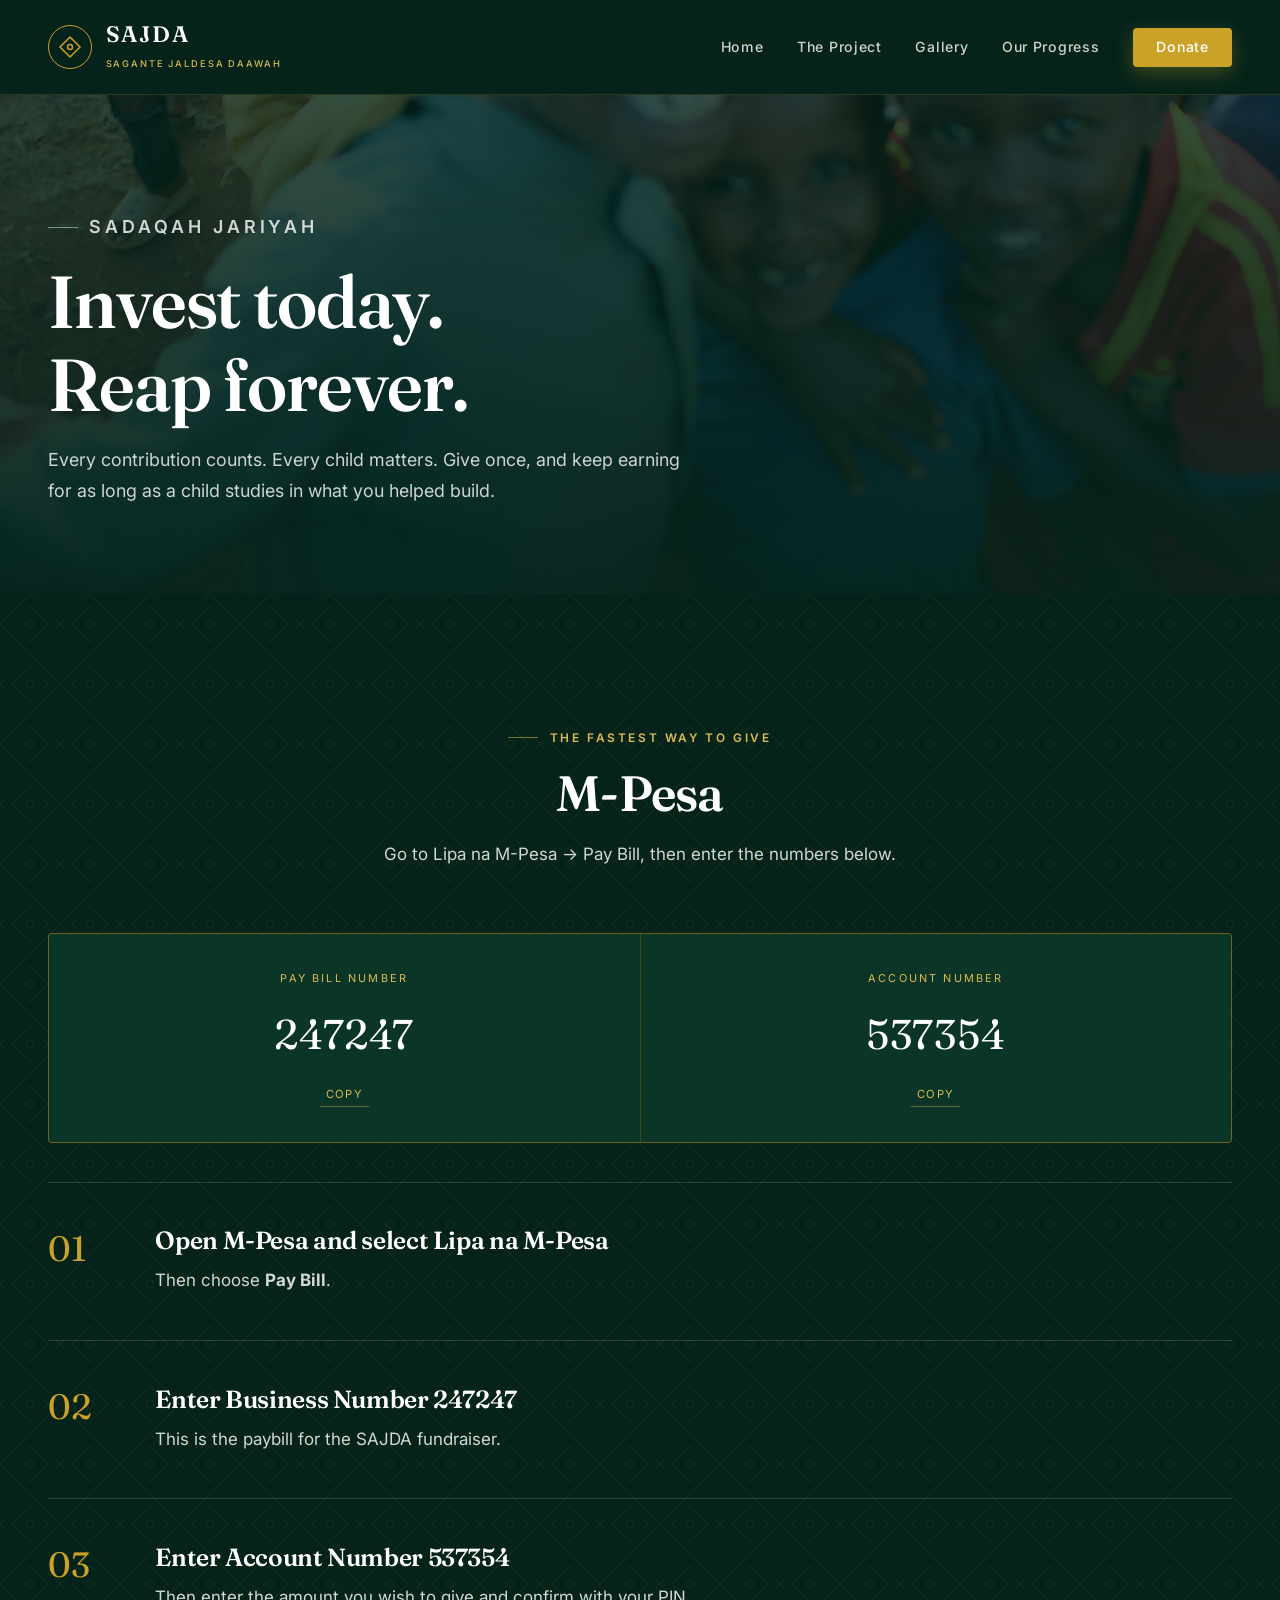
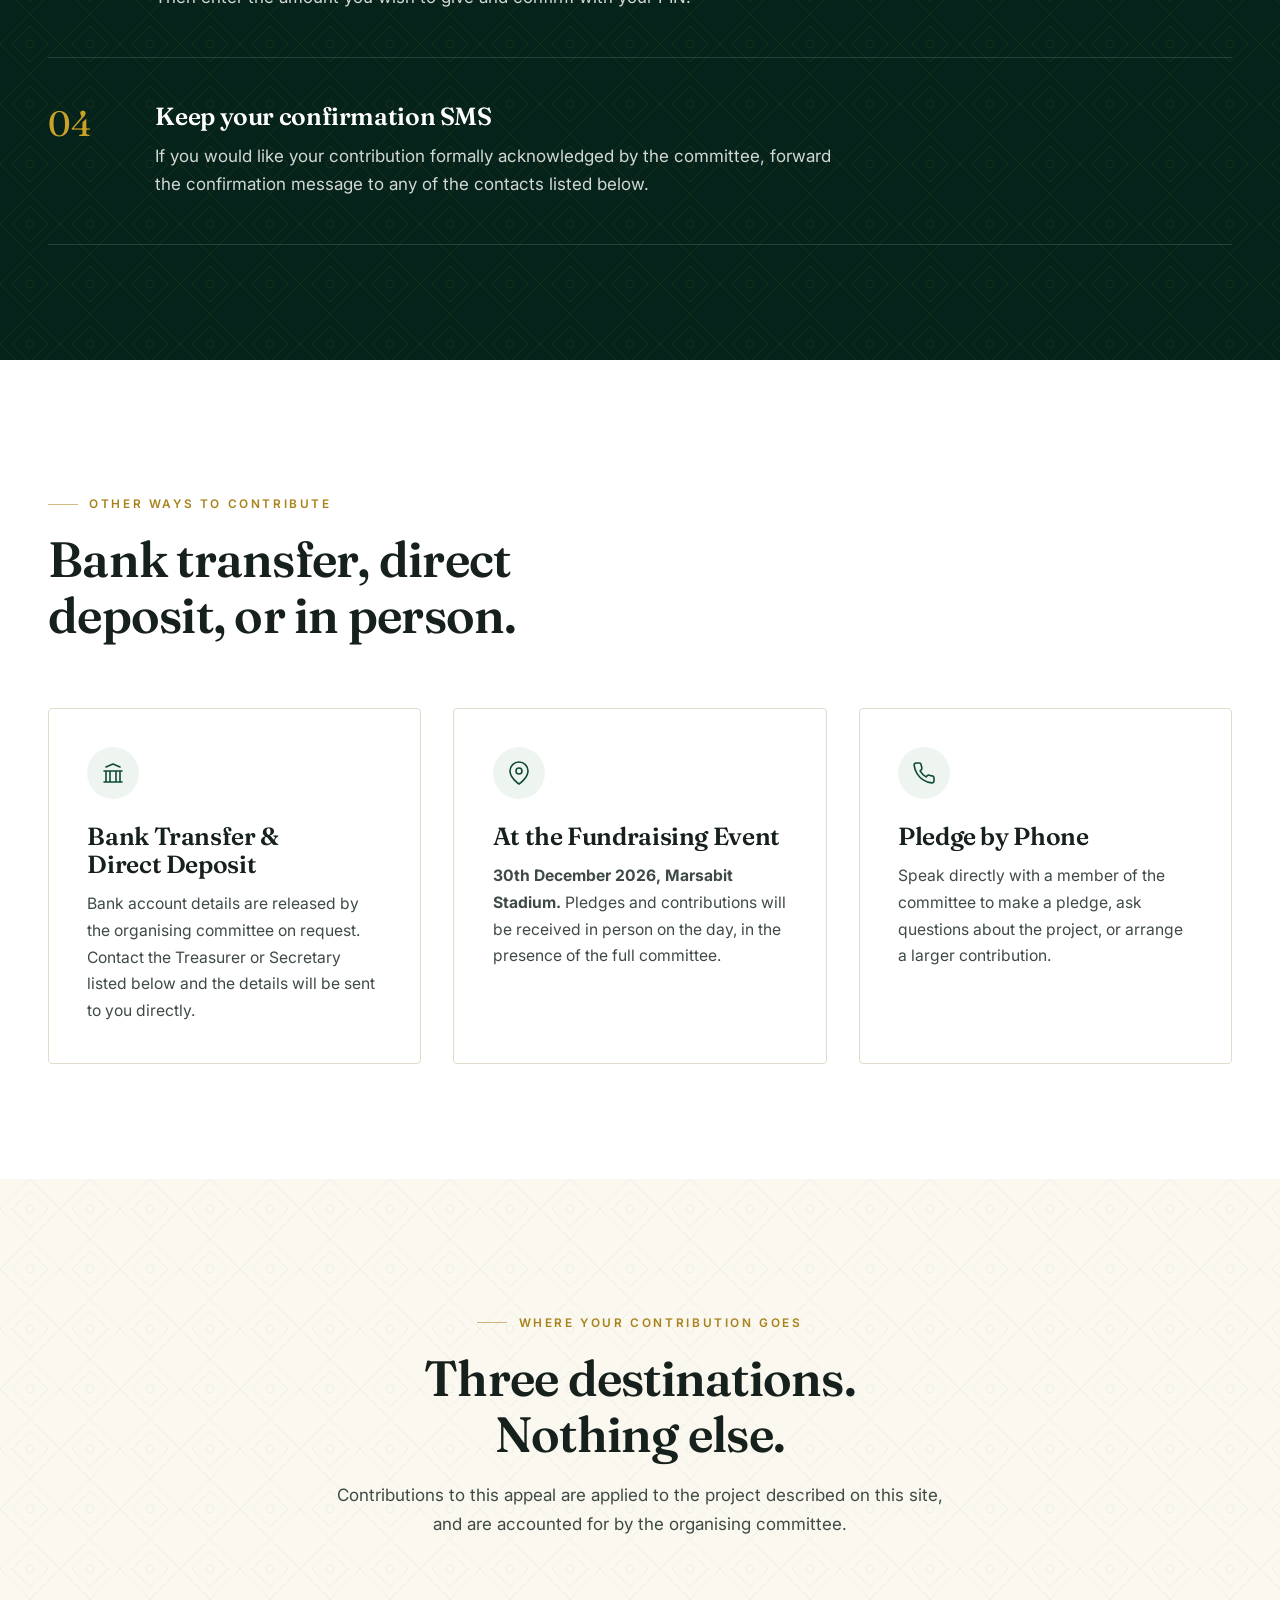
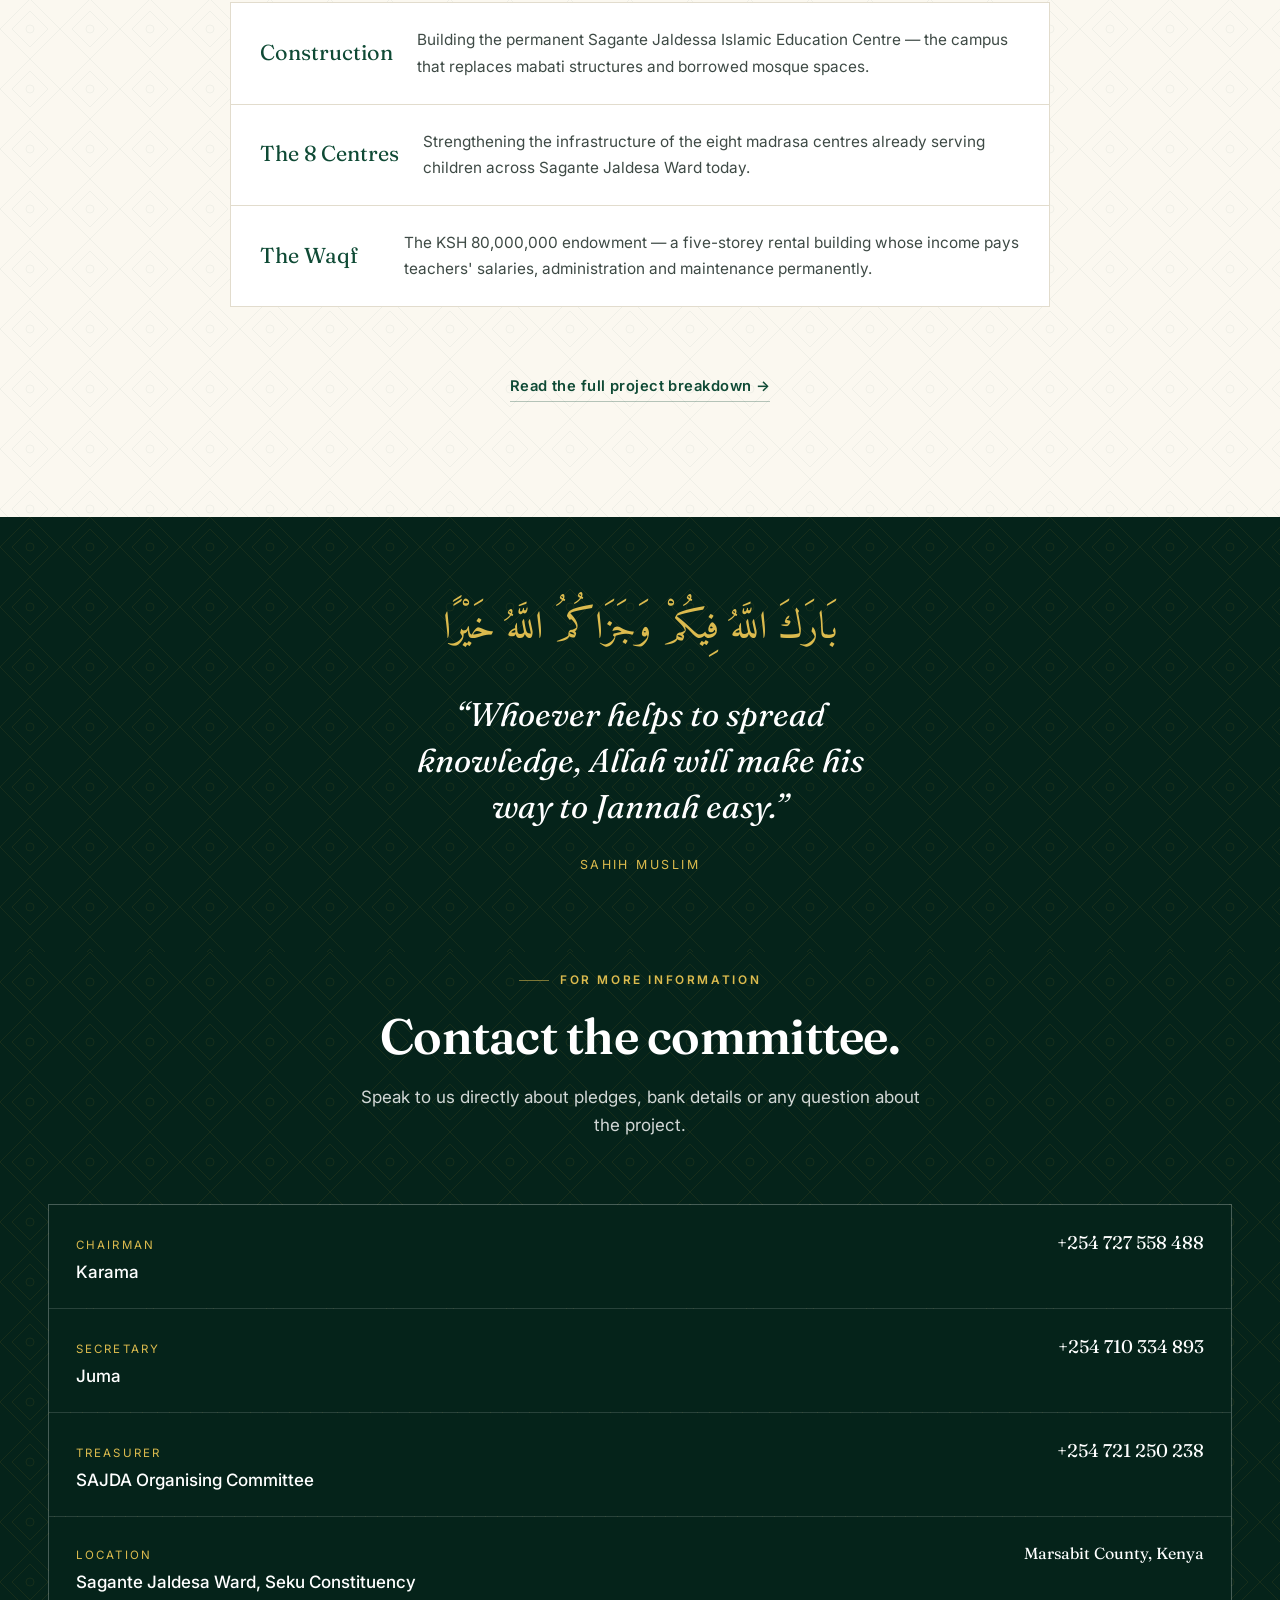
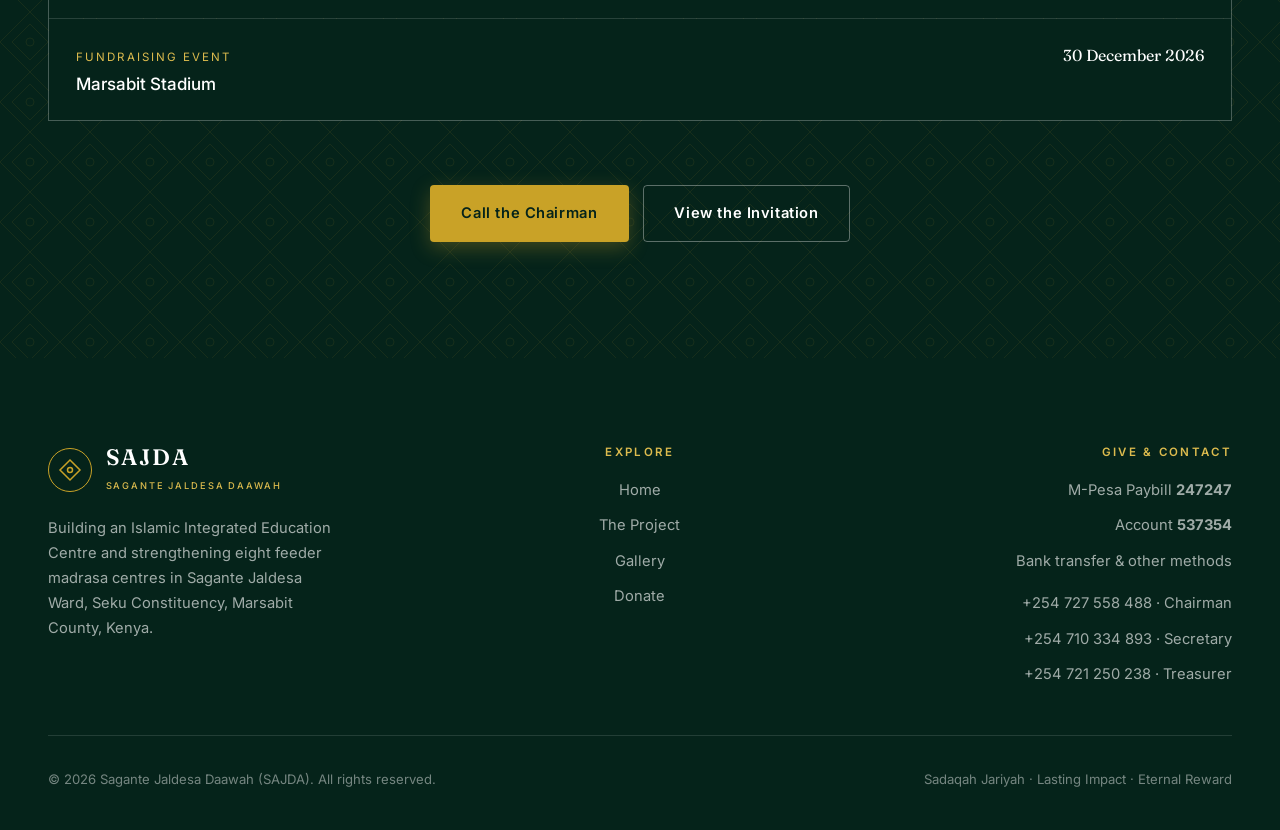
==== donate.html @ 546e3a7a "Add SAJDA fundraiser website Static four-page site for the Sagante Jaldessa Islamic Education Centre" ====
<!DOCTYPE html>
<html lang="en">
<head>
<meta charset="utf-8">
<meta name="viewport" content="width=device-width, initial-scale=1">
<title>Donate — SAJDA | Support Islamic Education in Marsabit</title>
<meta name="description" content="Contribute to the Sagante Jaldessa Islamic Education Centre via M-Pesa Paybill 247247, Account 537354, or by bank transfer. Contact the SAJDA organising committee.">
<meta name="theme-color" content="#05231a">

<meta property="og:type" content="website">
<meta property="og:title" content="Donate — SAJDA">
<meta property="og:description" content="M-Pesa Paybill 247247 · Account 537354. Your sadaqah today can build generations tomorrow.">
<meta property="og:image" content="assets/img/hero.jpg">

<link rel="preconnect" href="https://fonts.googleapis.com">
<link rel="preconnect" href="https://fonts.gstatic.com" crossorigin>
<link href="https://fonts.googleapis.com/css2?family=Fraunces:ital,opsz,wght@0,9..144,400..700;1,9..144,400..600&family=Inter:wght@400;500;600&family=Amiri:wght@400;700&display=swap" rel="stylesheet">
<link rel="stylesheet" href="assets/css/styles.css">
<link rel="icon" href="data:image/svg+xml,%3Csvg xmlns='http://www.w3.org/2000/svg' viewBox='0 0 32 32'%3E%3Crect width='32' height='32' fill='%2305231a'/%3E%3Cpath d='M16 5l11 11-11 11L5 16z' fill='none' stroke='%23c9a227' stroke-width='2'/%3E%3C/svg%3E">
</head>
<body>

<a class="skip-link" href="#main">Skip to content</a>

<header class="site-header is-solid">
  <nav class="wrap wrap--wide nav" aria-label="Main">
    <a class="brand" href="index.html">
      <span class="brand__mark" aria-hidden="true">
        <svg viewBox="0 0 24 24" fill="none" stroke="#c9a227" stroke-width="1.5">
          <path d="M12 2l10 10-10 10L2 12z"/><circle cx="12" cy="12" r="2.5"/>
        </svg>
      </span>
      <span>
        <span class="brand__name">SAJDA</span>
        <span class="brand__sub">Sagante Jaldesa Daawah</span>
      </span>
    </a>

    <button class="nav__toggle" aria-expanded="false" aria-controls="nav-links" aria-label="Toggle menu">
      <span></span>
    </button>

    <ul class="nav__links" id="nav-links">
      <li><a href="index.html">Home</a></li>
      <li><a href="project.html">The Project</a></li>
      <li><a href="gallery.html">Gallery</a></li>
      <li><a href="index.html#progress">Our Progress</a></li>
      <li><a href="donate.html" class="btn btn--gold nav__cta" aria-current="page">Donate</a></li>
    </ul>
  </nav>
</header>

<main id="main">

  <section class="page-hero">
    <div class="page-hero__media">
      <img src="assets/img/band-cta.jpg" alt="" aria-hidden="true">
    </div>
    <div class="wrap wrap--wide">
      <p class="eyebrow eyebrow--light">Sadaqah Jariyah</p>
      <h1>Invest today.<br>Reap forever.</h1>
      <p>
        Every contribution counts. Every child matters. Give once, and keep earning for as
        long as a child studies in what you helped build.
      </p>
    </div>
  </section>

  <!-- ================= M-PESA ================= -->
  <section class="section--dark pattern-bg">
    <div class="wrap">
      <div class="section-head section-head--center" data-reveal>
        <p class="eyebrow eyebrow--light eyebrow--center">The Fastest Way to Give</p>
        <h2>M-Pesa</h2>
        <p>Go to Lipa na M-Pesa &rarr; Pay Bill, then enter the numbers below.</p>
      </div>

      <div class="paybill" data-reveal>
        <div class="paybill__cell">
          <div class="paybill__label">Pay Bill Number</div>
          <div class="paybill__value">247247</div>
          <button class="copy-btn" data-copy="247247" type="button">Copy</button>
        </div>
        <div class="paybill__cell">
          <div class="paybill__label">Account Number</div>
          <div class="paybill__value">537354</div>
          <button class="copy-btn" data-copy="537354" type="button">Copy</button>
        </div>
      </div>

      <div class="mt-md" data-reveal data-delay="1">
        <div class="steps">
          <article class="step">
            <div class="step__num">01</div>
            <div class="step__body">
              <h3>Open M-Pesa and select Lipa na M-Pesa</h3>
              <p>Then choose <strong>Pay Bill</strong>.</p>
            </div>
          </article>
          <article class="step">
            <div class="step__num">02</div>
            <div class="step__body">
              <h3>Enter Business Number 247247</h3>
              <p>This is the paybill for the SAJDA fundraiser.</p>
            </div>
          </article>
          <article class="step">
            <div class="step__num">03</div>
            <div class="step__body">
              <h3>Enter Account Number 537354</h3>
              <p>Then enter the amount you wish to give and confirm with your PIN.</p>
            </div>
          </article>
          <article class="step">
            <div class="step__num">04</div>
            <div class="step__body">
              <h3>Keep your confirmation SMS</h3>
              <p>
                If you would like your contribution formally acknowledged by the committee,
                forward the confirmation message to any of the contacts listed below.
              </p>
            </div>
          </article>
        </div>
      </div>
    </div>
  </section>

  <!-- ================= OTHER WAYS ================= -->
  <section class="section--paper">
    <div class="wrap">
      <div class="section-head" data-reveal>
        <p class="eyebrow">Other Ways to Contribute</p>
        <h2>Bank transfer, direct deposit, or in person.</h2>
      </div>

      <div class="grid grid--3">
        <article class="card" data-reveal>
          <div class="card__icon" aria-hidden="true">
            <svg viewBox="0 0 24 24" fill="none" stroke="currentColor" stroke-width="1.6" stroke-linecap="round" stroke-linejoin="round">
              <path d="M3 21h18M3 10h18M5 6l7-3 7 3M5 10v11M19 10v11M9 10v11M15 10v11"/>
            </svg>
          </div>
          <h3>Bank Transfer &amp; Direct Deposit</h3>
          <p>
            Bank account details are released by the organising committee on request. Contact
            the Treasurer or Secretary listed below and the details will be sent to you directly.
          </p>
        </article>

        <article class="card" data-reveal data-delay="1">
          <div class="card__icon" aria-hidden="true">
            <svg viewBox="0 0 24 24" fill="none" stroke="currentColor" stroke-width="1.6" stroke-linecap="round" stroke-linejoin="round">
              <path d="M21 10c0 7-9 13-9 13s-9-6-9-13a9 9 0 0 1 18 0z"/><circle cx="12" cy="10" r="3"/>
            </svg>
          </div>
          <h3>At the Fundraising Event</h3>
          <p>
            <strong>30th December 2026, Marsabit Stadium.</strong> Pledges and contributions
            will be received in person on the day, in the presence of the full committee.
          </p>
        </article>

        <article class="card" data-reveal data-delay="2">
          <div class="card__icon" aria-hidden="true">
            <svg viewBox="0 0 24 24" fill="none" stroke="currentColor" stroke-width="1.6" stroke-linecap="round" stroke-linejoin="round">
              <path d="M22 16.92v3a2 2 0 0 1-2.18 2 19.79 19.79 0 0 1-8.63-3.07 19.5 19.5 0 0 1-6-6 19.79 19.79 0 0 1-3.07-8.67A2 2 0 0 1 4.11 2h3a2 2 0 0 1 2 1.72c.13.96.36 1.9.7 2.81a2 2 0 0 1-.45 2.11L8.09 9.91a16 16 0 0 0 6 6l1.27-1.27a2 2 0 0 1 2.11-.45c.9.34 1.85.57 2.81.7A2 2 0 0 1 22 16.92z"/>
            </svg>
          </div>
          <h3>Pledge by Phone</h3>
          <p>
            Speak directly with a member of the committee to make a pledge, ask questions about
            the project, or arrange a larger contribution.
          </p>
        </article>
      </div>
    </div>
  </section>

  <!-- ================= WHERE IT GOES ================= -->
  <section class="section--cream pattern-bg">
    <div class="wrap wrap--narrow">
      <div class="section-head section-head--center" data-reveal>
        <p class="eyebrow eyebrow--center">Where Your Contribution Goes</p>
        <h2>Three destinations. Nothing else.</h2>
        <p>
          Contributions to this appeal are applied to the project described on this site, and
          are accounted for by the organising committee.
        </p>
      </div>

      <div class="give-levels" data-reveal>
        <div class="give-level">
          <span class="give-level__amt">Construction</span>
          <span class="give-level__what">
            Building the permanent Sagante Jaldessa Islamic Education Centre — the campus that
            replaces mabati structures and borrowed mosque spaces.
          </span>
        </div>
        <div class="give-level">
          <span class="give-level__amt">The 8 Centres</span>
          <span class="give-level__what">
            Strengthening the infrastructure of the eight madrasa centres already serving
            children across Sagante Jaldesa Ward today.
          </span>
        </div>
        <div class="give-level">
          <span class="give-level__amt">The Waqf</span>
          <span class="give-level__what">
            The KSH 80,000,000 endowment — a five-storey rental building whose income pays
            teachers' salaries, administration and maintenance permanently.
          </span>
        </div>
      </div>

      <div class="text-center mt-lg" data-reveal>
        <a class="link-arrow" href="project.html">Read the full project breakdown &rarr;</a>
      </div>
    </div>
  </section>

  <!-- ================= QUOTE ================= -->
  <section class="section--dark pattern-bg section--tight">
    <div class="wrap wrap--narrow">
      <div class="quote" data-reveal>
        <p class="quote__arabic">بَارَكَ اللَّهُ فِيكُمْ وَجَزَاكُمُ اللَّهُ خَيْرًا</p>
        <blockquote>
          &ldquo;Whoever helps to spread knowledge, Allah will make his way to Jannah easy.&rdquo;
        </blockquote>
        <cite>Sahih Muslim</cite>
      </div>
    </div>
  </section>

  <!-- ================= CONTACT ================= -->
  <section class="section--dark pattern-bg" id="contact" style="padding-top:0">
    <div class="wrap">
      <div class="section-head section-head--center" data-reveal>
        <p class="eyebrow eyebrow--light eyebrow--center">For More Information</p>
        <h2>Contact the committee.</h2>
        <p>Speak to us directly about pledges, bank details or any question about the project.</p>
      </div>

      <div class="contact-list" data-reveal>
        <div class="contact-row">
          <span>
            <span class="contact-row__role">Chairman</span><br>
            <span class="contact-row__name">Karama</span>
          </span>
          <a class="contact-row__tel" href="tel:+254727558488">+254 727 558 488</a>
        </div>
        <div class="contact-row">
          <span>
            <span class="contact-row__role">Secretary</span><br>
            <span class="contact-row__name">Juma</span>
          </span>
          <a class="contact-row__tel" href="tel:+254710334893">+254 710 334 893</a>
        </div>
        <div class="contact-row">
          <span>
            <span class="contact-row__role">Treasurer</span><br>
            <span class="contact-row__name">SAJDA Organising Committee</span>
          </span>
          <a class="contact-row__tel" href="tel:+254721250238">+254 721 250 238</a>
        </div>
        <div class="contact-row">
          <span>
            <span class="contact-row__role">Location</span><br>
            <span class="contact-row__name">Sagante Jaldesa Ward, Seku Constituency</span>
          </span>
          <span class="contact-row__tel" style="font-size:1rem">Marsabit County, Kenya</span>
        </div>
        <div class="contact-row">
          <span>
            <span class="contact-row__role">Fundraising Event</span><br>
            <span class="contact-row__name">Marsabit Stadium</span>
          </span>
          <span class="contact-row__tel" style="font-size:1rem">30 December 2026</span>
        </div>
      </div>

      <div class="text-center mt-lg" data-reveal>
        <div class="btn-row" style="justify-content:center">
          <a class="btn btn--gold" href="tel:+254727558488">Call the Chairman</a>
          <a class="btn btn--ghost" href="assets/img/invitation.jpg" target="_blank" rel="noopener">View the Invitation</a>
        </div>
      </div>
    </div>
  </section>

</main>

<footer class="site-footer">
  <div class="wrap wrap--wide">
    <div class="footer-grid">
      <div class="footer-about">
        <a class="brand" href="index.html">
          <span class="brand__mark" aria-hidden="true">
            <svg viewBox="0 0 24 24" fill="none" stroke="#c9a227" stroke-width="1.5">
              <path d="M12 2l10 10-10 10L2 12z"/><circle cx="12" cy="12" r="2.5"/>
            </svg>
          </span>
          <span>
            <span class="brand__name">SAJDA</span>
            <span class="brand__sub">Sagante Jaldesa Daawah</span>
          </span>
        </a>
        <p>
          Building an Islamic Integrated Education Centre and strengthening eight feeder madrasa
          centres in Sagante Jaldesa Ward, Seku Constituency, Marsabit County, Kenya.
        </p>
      </div>

      <div class="footer-col--center">
        <h4>Explore</h4>
        <ul>
          <li><a href="index.html">Home</a></li>
          <li><a href="project.html">The Project</a></li>
          <li><a href="gallery.html">Gallery</a></li>
          <li><a href="donate.html">Donate</a></li>
        </ul>
      </div>

      <div class="footer-col--right">
        <h4>Give &amp; Contact</h4>
        <ul>
          <li>M-Pesa Paybill <strong>247247</strong></li>
          <li>Account <strong>537354</strong></li>
          <li><a href="#contact">Bank transfer &amp; other methods</a></li>
          <li style="margin-top:1.1rem"><a href="tel:+254727558488">+254 727 558 488</a> · Chairman</li>
          <li><a href="tel:+254710334893">+254 710 334 893</a> · Secretary</li>
          <li><a href="tel:+254721250238">+254 721 250 238</a> · Treasurer</li>
        </ul>
      </div>
    </div>

    <div class="footer-bottom">
      <p>&copy; <span data-year>2026</span> Sagante Jaldesa Daawah (SAJDA). All rights reserved.</p>
      <p>Sadaqah Jariyah · Lasting Impact · Eternal Reward</p>
    </div>
  </div>
</footer>

<script src="assets/js/main.js" defer></script>
</body>
</html>
---- assets/css/styles.css ----
/* ==========================================================================
   SAJDA — Sagante Jaldesa Daawah
   Core stylesheet
   ========================================================================== */

/* --- Tokens ------------------------------------------------------------- */
:root {
  --green-900: #05231a;
  --green-800: #0a3527;
  --green-700: #0f4a35;
  --green-600: #166348;
  --green-500: #1f8560;
  --green-50:  #eef5f1;

  --gold-600: #a9821c;
  --gold-500: #c9a227;
  --gold-400: #dcbb4e;
  --gold-200: #f0e0b0;

  --cream:  #fbf8f0;
  --sand:   #f3ebdb;
  --paper:  #ffffff;

  --ink:    #16201c;
  --body:   #3e4a45;
  --muted:  #6d7a74;
  --line:   #e2dccd;

  --font-display: "Fraunces", "Iowan Old Style", Georgia, serif;
  --font-body: "Inter", -apple-system, BlinkMacSystemFont, "Segoe UI", sans-serif;
  --font-arabic: "Amiri", "Traditional Arabic", serif;

  --wrap: 1200px;
  --gutter: clamp(1.25rem, 4vw, 3rem);
  --radius: 4px;

  --shadow-sm: 0 1px 2px rgba(5, 35, 26, .06), 0 4px 12px rgba(5, 35, 26, .05);
  --shadow-md: 0 4px 10px rgba(5, 35, 26, .07), 0 18px 40px rgba(5, 35, 26, .09);
  --shadow-lg: 0 10px 24px rgba(5, 35, 26, .10), 0 40px 80px rgba(5, 35, 26, .14);

  --ease: cubic-bezier(.22, .61, .36, 1);
}

/* --- Reset -------------------------------------------------------------- */
*, *::before, *::after { box-sizing: border-box; }
* { margin: 0; }

html {
  -webkit-text-size-adjust: 100%;
  scroll-behavior: smooth;
  scroll-padding-top: 90px;
}

body {
  font-family: var(--font-body);
  font-size: 1.0625rem;
  line-height: 1.7;
  color: var(--body);
  background: var(--cream);
  -webkit-font-smoothing: antialiased;
  text-rendering: optimizeLegibility;
  overflow-x: hidden;
}

img, picture, video { display: block; max-width: 100%; height: auto; }
a { color: inherit; text-decoration: none; }
button { font: inherit; color: inherit; background: none; border: 0; cursor: pointer; }
ul, ol { list-style: none; padding: 0; }

:focus-visible {
  outline: 3px solid var(--gold-500);
  outline-offset: 3px;
  border-radius: 2px;
}

/* --- Typography --------------------------------------------------------- */
h1, h2, h3, h4 {
  font-family: var(--font-display);
  font-weight: 600;
  line-height: 1.12;
  color: var(--ink);
  letter-spacing: -.015em;
  font-variation-settings: "SOFT" 0, "WONK" 0;
}

h1 { font-size: clamp(2.5rem, 6.2vw, 4.6rem); }
h2 { font-size: clamp(2rem, 4.2vw, 3.1rem); }
h3 { font-size: clamp(1.25rem, 2vw, 1.55rem); }

p { text-wrap: pretty; }
h1, h2, h3 { text-wrap: balance; }

.eyebrow {
  display: inline-flex;
  align-items: center;
  gap: .7rem;
  font-family: var(--font-body);
  font-size: .74rem;
  font-weight: 600;
  letter-spacing: .22em;
  text-transform: uppercase;
  color: var(--gold-600);
  margin-bottom: 1.15rem;
}
.eyebrow::before {
  content: "";
  width: 30px;
  height: 1px;
  background: currentColor;
  opacity: .55;
}
.eyebrow--center { justify-content: center; }
.eyebrow--light { color: var(--gold-400); }

.lede {
  font-size: clamp(1.1rem, 1.6vw, 1.3rem);
  line-height: 1.62;
  color: var(--body);
}

.section-head { max-width: 58ch; margin-bottom: clamp(2.5rem, 5vw, 4rem); }
.section-head--center { margin-inline: auto; text-align: center; }
.section-head p { margin-top: 1.15rem; }

/* --- Layout ------------------------------------------------------------- */
.wrap {
  width: min(var(--wrap), 100% - var(--gutter) * 2);
  margin-inline: auto;
}
.wrap--narrow { width: min(820px, 100% - var(--gutter) * 2); }
.wrap--wide { width: min(1420px, 100% - var(--gutter) * 2); }

section { padding-block: clamp(4.5rem, 9vw, 8rem); }
.section--tight { padding-block: clamp(3.5rem, 6vw, 5.5rem); }
.section--cream { background: var(--cream); }
.section--sand { background: var(--sand); }
.section--paper { background: var(--paper); }

.section--dark {
  background: var(--green-900);
  color: rgba(255, 255, 255, .82);
}
.section--dark h1,
.section--dark h2,
.section--dark h3 { color: #fff; }

/* Islamic geometric texture overlay */
.pattern-bg { position: relative; isolation: isolate; }
.pattern-bg::before {
  content: "";
  position: absolute;
  inset: 0;
  z-index: -1;
  background-image: url("data:image/svg+xml,%3Csvg xmlns='http://www.w3.org/2000/svg' width='60' height='60' viewBox='0 0 60 60'%3E%3Cg fill='none' stroke='%230f4a35' stroke-width='1'%3E%3Cpath d='M30 0l30 30-30 30L0 30z'/%3E%3Cpath d='M30 12l18 18-18 18-18-18z'/%3E%3Ccircle cx='30' cy='30' r='4'/%3E%3C/g%3E%3C/svg%3E");
  background-size: 60px 60px;
  opacity: .05;
}
.section--dark.pattern-bg::before {
  background-image: url("data:image/svg+xml,%3Csvg xmlns='http://www.w3.org/2000/svg' width='60' height='60' viewBox='0 0 60 60'%3E%3Cg fill='none' stroke='%23c9a227' stroke-width='1'%3E%3Cpath d='M30 0l30 30-30 30L0 30z'/%3E%3Cpath d='M30 12l18 18-18 18-18-18z'/%3E%3Ccircle cx='30' cy='30' r='4'/%3E%3C/g%3E%3C/svg%3E");
  opacity: .09;
}

/* --- Buttons ------------------------------------------------------------ */
.btn {
  display: inline-flex;
  align-items: center;
  justify-content: center;
  gap: .6rem;
  padding: .95rem 1.9rem;
  font-size: .92rem;
  font-weight: 600;
  letter-spacing: .04em;
  border-radius: var(--radius);
  border: 1px solid transparent;
  transition: transform .25s var(--ease), background-color .25s var(--ease),
              color .25s var(--ease), border-color .25s var(--ease),
              box-shadow .25s var(--ease);
  will-change: transform;
}
.btn:hover { transform: translateY(-2px); }
.btn:active { transform: translateY(0); }

.btn--gold {
  background: var(--gold-500);
  color: var(--green-900);
  box-shadow: 0 6px 20px rgba(201, 162, 39, .3);
}
.btn--gold:hover { background: var(--gold-400); box-shadow: 0 10px 28px rgba(201, 162, 39, .4); }

.btn--green { background: var(--green-700); color: #fff; box-shadow: var(--shadow-sm); }
.btn--green:hover { background: var(--green-600); box-shadow: var(--shadow-md); }

.btn--ghost { border-color: rgba(255, 255, 255, .35); color: #fff; }
.btn--ghost:hover { background: rgba(255, 255, 255, .1); border-color: rgba(255, 255, 255, .6); }

.btn--outline { border-color: var(--green-700); color: var(--green-700); }
.btn--outline:hover { background: var(--green-700); color: #fff; }

.btn-row { display: flex; flex-wrap: wrap; gap: .85rem; }

.link-arrow {
  display: inline-flex;
  align-items: center;
  gap: .5rem;
  font-weight: 600;
  font-size: .92rem;
  letter-spacing: .03em;
  color: var(--green-700);
  border-bottom: 1px solid rgba(15, 74, 53, .3);
  padding-bottom: 2px;
  transition: gap .25s var(--ease), border-color .25s var(--ease);
}
.link-arrow:hover { gap: .85rem; border-color: var(--gold-500); }
.link-arrow--light { color: var(--gold-400); border-color: rgba(220, 187, 78, .4); }

/* --- Header ------------------------------------------------------------- */
.site-header {
  position: fixed;
  inset: 0 0 auto;
  z-index: 100;
  padding-block: 1.4rem;
  transition: background-color .35s var(--ease), padding .35s var(--ease),
              box-shadow .35s var(--ease), border-color .35s var(--ease);
  border-bottom: 1px solid transparent;
}
.site-header.is-stuck {
  background: rgba(5, 35, 26, .96);
  backdrop-filter: blur(14px);
  -webkit-backdrop-filter: blur(14px);
  padding-block: .8rem;
  border-bottom-color: rgba(201, 162, 39, .22);
  box-shadow: 0 8px 30px rgba(5, 35, 26, .3);
}
/* Interior pages start with a solid bar so text stays legible */
.site-header.is-solid:not(.is-stuck) {
  background: var(--green-900);
  border-bottom-color: rgba(201, 162, 39, .18);
}

.nav {
  display: flex;
  align-items: center;
  justify-content: space-between;
  gap: 2rem;
}

.brand { display: flex; align-items: center; gap: .85rem; color: #fff; }
.brand__mark {
  width: 44px;
  height: 44px;
  flex: none;
  display: grid;
  place-items: center;
  border: 1.5px solid var(--gold-500);
  border-radius: 50%;
  transition: transform .4s var(--ease);
}
.brand:hover .brand__mark { transform: rotate(45deg); }
.brand__mark svg { width: 24px; height: 24px; transition: transform .4s var(--ease); }
.brand:hover .brand__mark svg { transform: rotate(-45deg); }
.brand__name {
  font-family: var(--font-display);
  font-size: 1.4rem;
  font-weight: 600;
  letter-spacing: .08em;
  line-height: 1;
}
.brand__sub {
  display: block;
  font-family: var(--font-body);
  font-size: .58rem;
  font-weight: 500;
  letter-spacing: .2em;
  text-transform: uppercase;
  color: var(--gold-400);
  margin-top: .3rem;
}

.nav__links { display: flex; align-items: center; gap: 2.1rem; }
.nav__links a {
  position: relative;
  font-size: .88rem;
  font-weight: 500;
  letter-spacing: .05em;
  color: rgba(255, 255, 255, .8);
  transition: color .25s var(--ease);
  padding-block: .4rem;
}
.nav__links a::after {
  content: "";
  position: absolute;
  left: 0;
  bottom: 0;
  width: 100%;
  height: 1.5px;
  background: var(--gold-500);
  transform: scaleX(0);
  transform-origin: right;
  transition: transform .3s var(--ease);
}
.nav__links a:hover,
.nav__links a[aria-current="page"] { color: #fff; }
.nav__links a:hover::after,
.nav__links a[aria-current="page"]::after { transform: scaleX(1); transform-origin: left; }

.nav__cta { padding: .7rem 1.4rem; font-size: .85rem; }

.nav__toggle {
  display: none;
  width: 44px;
  height: 44px;
  place-items: center;
  color: #fff;
}
.nav__toggle span {
  display: block;
  width: 24px;
  height: 1.5px;
  background: currentColor;
  position: relative;
  transition: background-color .2s var(--ease);
}
.nav__toggle span::before,
.nav__toggle span::after {
  content: "";
  position: absolute;
  left: 0;
  width: 24px;
  height: 1.5px;
  background: currentColor;
  transition: transform .3s var(--ease);
}
.nav__toggle span::before { top: -7px; }
.nav__toggle span::after { top: 7px; }
.nav__toggle[aria-expanded="true"] span { background: transparent; }
.nav__toggle[aria-expanded="true"] span::before { transform: translateY(7px) rotate(45deg); }
.nav__toggle[aria-expanded="true"] span::after { transform: translateY(-7px) rotate(-45deg); }

@media (max-width: 900px) {
  .nav__toggle { display: grid; }
  .nav__links {
    position: fixed;
    inset: 0 0 auto;
    top: 0;
    flex-direction: column;
    justify-content: center;
    gap: 1.6rem;
    height: 100dvh;
    background: var(--green-900);
    padding: 6rem var(--gutter) 3rem;
    transform: translateY(-100%);
    transition: transform .45s var(--ease);
    z-index: -1;
  }
  .nav__links.is-open { transform: translateY(0); }
  .nav__links a { font-size: 1.5rem; font-family: var(--font-display); }
  .nav__links .nav__cta { font-size: .95rem; margin-top: .8rem; }
}

/* --- Hero --------------------------------------------------------------- */
.hero {
  position: relative;
  min-height: 100svh;
  display: grid;
  align-items: end;
  padding-block: 9rem 4.5rem;
  color: #fff;
  overflow: hidden;
}
.hero__media { position: absolute; inset: 0; z-index: -2; }
.hero__media img { width: 100%; height: 100%; object-fit: cover; object-position: center 38%; }
.hero::after {
  content: "";
  position: absolute;
  inset: 0;
  z-index: -1;
  background:
    linear-gradient(to top, rgba(5, 35, 26, .95) 8%, rgba(5, 35, 26, .72) 42%, rgba(5, 35, 26, .5) 100%),
    linear-gradient(to right, rgba(5, 35, 26, .8), rgba(5, 35, 26, .15));
}

.hero__inner { max-width: 62ch; }
.hero h1 { color: #fff; margin-bottom: 1.5rem; }
.hero h1 em {
  font-style: normal;
  color: var(--gold-400);
  display: block;
}
.hero__lede {
  font-size: clamp(1.05rem, 1.5vw, 1.25rem);
  line-height: 1.65;
  color: rgba(255, 255, 255, .85);
  max-width: 54ch;
  margin-bottom: 2.4rem;
}
.hero .btn-row { margin-bottom: 3.5rem; }

.hero__meta {
  display: flex;
  flex-wrap: wrap;
  gap: 1.6rem 3rem;
  padding-top: 2rem;
  border-top: 1px solid rgba(255, 255, 255, .18);
}
.hero__meta div { min-width: 0; }
.hero__meta dt {
  font-size: .68rem;
  letter-spacing: .2em;
  text-transform: uppercase;
  color: var(--gold-400);
  margin-bottom: .45rem;
}
.hero__meta dd {
  font-family: var(--font-display);
  font-size: 1.35rem;
  color: #fff;
  margin: 0;
}

.hero__scroll {
  position: absolute;
  right: var(--gutter);
  bottom: 3rem;
  display: flex;
  flex-direction: column;
  align-items: center;
  gap: .9rem;
  font-size: .64rem;
  letter-spacing: .25em;
  text-transform: uppercase;
  color: rgba(255, 255, 255, .55);
  writing-mode: vertical-rl;
}
.hero__scroll::after {
  content: "";
  width: 1px;
  height: 56px;
  background: linear-gradient(rgba(255, 255, 255, .5), transparent);
  animation: scrollPulse 2.2s var(--ease) infinite;
}
@keyframes scrollPulse {
  0%, 100% { transform: scaleY(.35); transform-origin: top; opacity: .4; }
  50% { transform: scaleY(1); transform-origin: top; opacity: 1; }
}
@media (max-width: 900px) { .hero__scroll { display: none; } }

/* --- Page banner (interior pages) --------------------------------------- */
.page-hero {
  position: relative;
  padding-block: clamp(9rem, 18vw, 13rem) clamp(3.5rem, 7vw, 5.5rem);
  color: #fff;
  overflow: hidden;
}
.page-hero__media { position: absolute; inset: 0; z-index: -2; }
.page-hero__media img { width: 100%; height: 100%; object-fit: cover; }
.page-hero::after {
  content: "";
  position: absolute;
  inset: 0;
  z-index: -1;
  background: linear-gradient(to top, rgba(5, 35, 26, .96), rgba(5, 35, 26, .78));
}
.page-hero h1 { color: #fff; margin-bottom: 1.2rem; }
.page-hero p { color: rgba(255, 255, 255, .8); max-width: 60ch; font-size: 1.12rem; }

/* --- Stats -------------------------------------------------------------- */
.stats {
  display: grid;
  grid-template-columns: repeat(auto-fit, minmax(200px, 1fr));
  gap: 1px;
  background: var(--line);
  border: 1px solid var(--line);
}
.section--dark .stats { background: rgba(255, 255, 255, .12); border-color: rgba(255, 255, 255, .12); }

.stat {
  background: var(--paper);
  padding: clamp(1.8rem, 3vw, 2.6rem);
  text-align: center;
}
.section--dark .stat { background: var(--green-900); }

.stat__num {
  font-family: var(--font-display);
  font-size: clamp(2.1rem, 4vw, 3rem);
  font-weight: 600;
  line-height: 1;
  color: var(--green-700);
  letter-spacing: -.02em;
}
.section--dark .stat__num { color: var(--gold-400); }
.stat__num small { font-size: .5em; letter-spacing: 0; }

.stat__label {
  margin-top: .85rem;
  font-size: .78rem;
  font-weight: 500;
  letter-spacing: .14em;
  text-transform: uppercase;
  color: var(--muted);
}
.section--dark .stat__label { color: rgba(255, 255, 255, .6); }

/* --- Split feature ------------------------------------------------------ */
.split {
  display: grid;
  grid-template-columns: repeat(auto-fit, minmax(min(100%, 400px), 1fr));
  gap: clamp(2.5rem, 6vw, 5rem);
  align-items: center;
}
.split--reverse > :first-child { order: 2; }
@media (max-width: 860px) { .split--reverse > :first-child { order: 0; } }

.split__media { position: relative; isolation: isolate; }
.split__media img {
  position: relative;
  z-index: 1;
  width: 100%;
  aspect-ratio: 4 / 3;
  object-fit: cover;
  border-radius: var(--radius);
  box-shadow: var(--shadow-md);
}
.split__media figcaption {
  margin-top: 1rem;
  font-size: .82rem;
  color: var(--muted);
  font-style: italic;
  line-height: 1.55;
}
.split__media::before {
  content: "";
  position: absolute;
  inset: auto -14px -14px auto;
  width: 55%;
  height: 55%;
  border-right: 2px solid var(--gold-500);
  border-bottom: 2px solid var(--gold-500);
  opacity: .5;
  z-index: 0;
  border-radius: 0 0 var(--radius) 0;
}
.split__body > * + * { margin-top: 1.25rem; }
.split__body .btn-row,
.split__body .link-arrow { margin-top: 2rem; }

/* --- Cards -------------------------------------------------------------- */
.grid {
  display: grid;
  gap: clamp(1.25rem, 2.5vw, 2rem);
}
.grid--2 { grid-template-columns: repeat(auto-fit, minmax(min(100%, 320px), 1fr)); }
.grid--3 { grid-template-columns: repeat(auto-fit, minmax(min(100%, 290px), 1fr)); }
.grid--4 { grid-template-columns: repeat(auto-fit, minmax(min(100%, 230px), 1fr)); }

.card {
  background: var(--paper);
  padding: clamp(1.8rem, 3vw, 2.4rem);
  border: 1px solid var(--line);
  border-radius: var(--radius);
  transition: transform .35s var(--ease), box-shadow .35s var(--ease),
              border-color .35s var(--ease);
}
.card:hover {
  transform: translateY(-5px);
  box-shadow: var(--shadow-md);
  border-color: var(--gold-200);
}
.card h3 { margin-bottom: .8rem; }
.card p { font-size: .98rem; }

.card__icon {
  width: 52px;
  height: 52px;
  display: grid;
  place-items: center;
  margin-bottom: 1.5rem;
  border-radius: 50%;
  background: var(--green-50);
  color: var(--green-700);
}
.card__icon svg { width: 24px; height: 24px; }

.card__num {
  font-family: var(--font-display);
  font-size: 2.6rem;
  line-height: 1;
  color: var(--gold-500);
  margin-bottom: 1.1rem;
  display: block;
}

.card--dark {
  background: rgba(255, 255, 255, .04);
  border-color: rgba(255, 255, 255, .12);
}
.card--dark:hover { background: rgba(255, 255, 255, .07); border-color: rgba(201, 162, 39, .35); }
.card--dark p { color: rgba(255, 255, 255, .72); }
.card--dark .card__icon { background: rgba(201, 162, 39, .14); color: var(--gold-400); }

/* --- Numbered steps ----------------------------------------------------- */
.steps { counter-reset: step; display: grid; gap: 0; }
.step {
  display: grid;
  grid-template-columns: auto 1fr;
  gap: clamp(1.5rem, 3vw, 2.75rem);
  padding-block: clamp(2rem, 3.5vw, 2.8rem);
  border-top: 1px solid var(--line);
}
.step:last-child { border-bottom: 1px solid var(--line); }
.section--dark .step { border-color: rgba(255, 255, 255, .14); }

.step__num {
  font-family: var(--font-display);
  font-size: clamp(1.6rem, 3vw, 2.2rem);
  line-height: 1;
  color: var(--gold-500);
  font-variant-numeric: tabular-nums;
  padding-top: .2rem;
  min-width: 3ch;
}
.step h3 { margin-bottom: .7rem; }
.step__body p { max-width: 62ch; }
.step__tag {
  display: inline-block;
  margin-top: 1rem;
  padding: .35rem .85rem;
  font-size: .72rem;
  font-weight: 600;
  letter-spacing: .12em;
  text-transform: uppercase;
  background: var(--green-50);
  color: var(--green-700);
  border-radius: 100px;
}
.section--dark .step__tag { background: rgba(201, 162, 39, .16); color: var(--gold-400); }

/* --- Progress / funding bar --------------------------------------------- */
.funding {
  background: rgba(255, 255, 255, .05);
  border: 1px solid rgba(255, 255, 255, .14);
  border-radius: var(--radius);
  padding: clamp(1.8rem, 4vw, 2.8rem);
}
.funding__row {
  display: flex;
  flex-wrap: wrap;
  justify-content: space-between;
  gap: 1rem;
  margin-bottom: 1.4rem;
}
.funding__label {
  font-size: .72rem;
  letter-spacing: .18em;
  text-transform: uppercase;
  color: var(--gold-400);
  margin-bottom: .4rem;
}
.funding__val { font-family: var(--font-display); font-size: clamp(1.5rem, 3vw, 2.1rem); color: #fff; }
.funding__track {
  height: 8px;
  background: rgba(255, 255, 255, .12);
  border-radius: 100px;
  overflow: hidden;
}
.funding__fill {
  height: 100%;
  width: 0;
  background: linear-gradient(90deg, var(--gold-600), var(--gold-400));
  border-radius: 100px;
  transition: width 1.6s var(--ease);
}
.funding__note {
  margin-top: 1.1rem;
  font-size: .86rem;
  color: rgba(255, 255, 255, .6);
}

/* --- Centres list ------------------------------------------------------- */
.centres { display: grid; grid-template-columns: repeat(auto-fit, minmax(min(100%, 300px), 1fr)); gap: 1px; background: var(--line); border: 1px solid var(--line); }
.centre {
  background: var(--paper);
  padding: 1.6rem 1.8rem;
  display: flex;
  align-items: baseline;
  gap: 1.1rem;
  transition: background-color .3s var(--ease);
}
.centre:hover { background: var(--green-50); }
.centre__idx {
  font-family: var(--font-display);
  font-size: 1.1rem;
  color: var(--gold-600);
  font-variant-numeric: tabular-nums;
  flex: none;
}
.centre__name { font-weight: 600; color: var(--ink); display: block; font-size: 1.02rem; }
.centre__meta { font-size: .82rem; color: var(--muted); }

/* --- Quote -------------------------------------------------------------- */
.quote { text-align: center; max-width: 44ch; margin-inline: auto; }
.quote__arabic {
  font-family: var(--font-arabic);
  font-size: clamp(1.6rem, 3.5vw, 2.4rem);
  line-height: 1.8;
  color: var(--gold-400);
  direction: rtl;
  margin-bottom: 1.8rem;
}
.quote blockquote {
  font-family: var(--font-display);
  font-size: clamp(1.4rem, 2.8vw, 2.05rem);
  line-height: 1.4;
  color: #fff;
  font-style: italic;
}
.quote cite {
  display: block;
  margin-top: 1.5rem;
  font-family: var(--font-body);
  font-size: .78rem;
  font-style: normal;
  letter-spacing: .2em;
  text-transform: uppercase;
  color: var(--gold-400);
}

/* --- Gallery ------------------------------------------------------------ */
.gallery-filters {
  display: flex;
  flex-wrap: wrap;
  justify-content: center;
  gap: .5rem;
  margin-bottom: clamp(2rem, 4vw, 3rem);
}
.filter {
  padding: .6rem 1.35rem;
  font-size: .82rem;
  font-weight: 500;
  letter-spacing: .05em;
  border: 1px solid var(--line);
  border-radius: 100px;
  color: var(--body);
  background: var(--paper);
  transition: all .25s var(--ease);
}
.filter:hover { border-color: var(--green-600); color: var(--green-700); }
.filter[aria-pressed="true"] {
  background: var(--green-700);
  border-color: var(--green-700);
  color: #fff;
}

.gallery {
  display: grid;
  grid-template-columns: repeat(auto-fill, minmax(min(100%, 300px), 1fr));
  gap: clamp(.75rem, 1.5vw, 1.1rem);
}
.gallery__item {
  position: relative;
  display: block;
  overflow: hidden;
  border-radius: var(--radius);
  background: var(--sand);
  aspect-ratio: 3 / 2;
  cursor: pointer;
  transition: opacity .4s var(--ease), transform .4s var(--ease);
}
.gallery__item.is-hidden { display: none; }
.gallery__item.is-tall { aspect-ratio: 3 / 4; grid-row: span 2; }

.gallery__item img {
  width: 100%;
  height: 100%;
  object-fit: cover;
  transition: transform .7s var(--ease), filter .4s var(--ease);
}
.gallery__item:hover img { transform: scale(1.06); }

.gallery__cap {
  position: absolute;
  inset: auto 0 0;
  padding: 2.75rem 1.2rem 1.1rem;
  background: linear-gradient(to top, rgba(5, 35, 26, .93), transparent);
  color: #fff;
  font-size: .86rem;
  line-height: 1.45;
  opacity: 0;
  transform: translateY(10px);
  transition: opacity .35s var(--ease), transform .35s var(--ease);
}
.gallery__item:hover .gallery__cap,
.gallery__item:focus-visible .gallery__cap { opacity: 1; transform: translateY(0); }

.gallery__tag {
  position: absolute;
  top: .9rem;
  left: .9rem;
  padding: .28rem .7rem;
  font-size: .64rem;
  font-weight: 600;
  letter-spacing: .14em;
  text-transform: uppercase;
  background: rgba(5, 35, 26, .78);
  backdrop-filter: blur(6px);
  color: var(--gold-400);
  border-radius: 100px;
  opacity: 0;
  transition: opacity .35s var(--ease);
}
.gallery__item:hover .gallery__tag { opacity: 1; }

.gallery-empty {
  grid-column: 1 / -1;
  text-align: center;
  padding: 4rem 1rem;
  color: var(--muted);
}

/* --- Lightbox ----------------------------------------------------------- */
.lightbox {
  position: fixed;
  inset: 0;
  z-index: 200;
  display: grid;
  grid-template-rows: auto 1fr auto;
  background: rgba(3, 20, 15, .97);
  backdrop-filter: blur(8px);
  opacity: 0;
  visibility: hidden;
  transition: opacity .35s var(--ease), visibility .35s var(--ease);
}
.lightbox.is-open { opacity: 1; visibility: visible; }

.lightbox__bar {
  display: flex;
  align-items: center;
  justify-content: space-between;
  gap: 1rem;
  padding: 1.2rem var(--gutter);
  color: rgba(255, 255, 255, .65);
  font-size: .78rem;
  letter-spacing: .14em;
  text-transform: uppercase;
}
.lightbox__close {
  width: 44px;
  height: 44px;
  display: grid;
  place-items: center;
  border: 1px solid rgba(255, 255, 255, .25);
  border-radius: 50%;
  color: #fff;
  transition: background-color .25s var(--ease), transform .25s var(--ease);
}
.lightbox__close:hover { background: rgba(255, 255, 255, .12); transform: rotate(90deg); }

.lightbox__stage {
  position: relative;
  display: grid;
  place-items: center;
  padding: 0 clamp(1rem, 8vw, 5rem);
  min-height: 0;
}
.lightbox__stage img {
  max-width: 100%;
  max-height: 72svh;
  object-fit: contain;
  border-radius: var(--radius);
  box-shadow: 0 30px 80px rgba(0, 0, 0, .6);
  animation: lbIn .45s var(--ease);
}
@keyframes lbIn { from { opacity: 0; transform: scale(.97); } to { opacity: 1; transform: scale(1); } }

.lightbox__nav {
  position: absolute;
  top: 50%;
  translate: 0 -50%;
  width: 52px;
  height: 52px;
  display: grid;
  place-items: center;
  border: 1px solid rgba(255, 255, 255, .22);
  border-radius: 50%;
  color: #fff;
  background: rgba(5, 35, 26, .5);
  transition: background-color .25s var(--ease), border-color .25s var(--ease);
}
.lightbox__nav:hover { background: var(--gold-500); border-color: var(--gold-500); color: var(--green-900); }
.lightbox__nav--prev { left: clamp(.5rem, 2vw, 1.75rem); }
.lightbox__nav--next { right: clamp(.5rem, 2vw, 1.75rem); }

.lightbox__caption {
  padding: 1.5rem var(--gutter) 2.2rem;
  text-align: center;
  color: rgba(255, 255, 255, .82);
  font-size: .98rem;
  max-width: 70ch;
  margin-inline: auto;
  line-height: 1.6;
}

/* --- Donate ------------------------------------------------------------- */
.paybill {
  display: grid;
  grid-template-columns: repeat(auto-fit, minmax(min(100%, 220px), 1fr));
  gap: 1px;
  background: rgba(201, 162, 39, .3);
  border: 1px solid rgba(201, 162, 39, .3);
  border-radius: var(--radius);
  overflow: hidden;
}
.paybill__cell {
  background: var(--green-800);
  padding: clamp(1.6rem, 3vw, 2.2rem);
  text-align: center;
}
.paybill__label {
  font-size: .68rem;
  letter-spacing: .2em;
  text-transform: uppercase;
  color: var(--gold-400);
  margin-bottom: .7rem;
}
.paybill__value {
  font-family: var(--font-display);
  font-size: clamp(1.8rem, 4vw, 2.6rem);
  color: #fff;
  letter-spacing: .02em;
  font-variant-numeric: tabular-nums;
}
.copy-btn {
  margin-top: .9rem;
  font-size: .7rem;
  letter-spacing: .12em;
  text-transform: uppercase;
  color: var(--gold-400);
  border-bottom: 1px solid rgba(220, 187, 78, .4);
  padding-bottom: 2px;
  transition: color .2s var(--ease);
}
.copy-btn:hover { color: #fff; }
.copy-btn.is-copied { color: #7fd8a8; border-color: #7fd8a8; }

.give-levels { display: grid; gap: 1px; background: var(--line); border: 1px solid var(--line); }
.give-level {
  background: var(--paper);
  display: grid;
  grid-template-columns: minmax(120px, auto) 1fr;
  gap: 1.5rem;
  align-items: center;
  padding: 1.5rem 1.8rem;
  transition: background-color .3s var(--ease);
}
.give-level:hover { background: var(--green-50); }
.give-level__amt {
  font-family: var(--font-display);
  font-size: 1.35rem;
  color: var(--green-700);
  font-variant-numeric: tabular-nums;
}
.give-level__what { font-size: .96rem; }
@media (max-width: 560px) {
  .give-level { grid-template-columns: 1fr; gap: .4rem; }
}

/* --- Contact ------------------------------------------------------------ */
.contact-list { display: grid; gap: 1px; background: rgba(255, 255, 255, .14); border: 1px solid rgba(255, 255, 255, .14); }
.contact-row {
  background: var(--green-900);
  display: flex;
  flex-wrap: wrap;
  align-items: baseline;
  justify-content: space-between;
  gap: .5rem 1.5rem;
  padding: 1.35rem 1.7rem;
  transition: background-color .3s var(--ease);
}
.contact-row:hover { background: var(--green-800); }
.contact-row__role {
  font-size: .72rem;
  letter-spacing: .18em;
  text-transform: uppercase;
  color: var(--gold-400);
}
.contact-row__name { color: #fff; font-weight: 500; }
.contact-row__tel {
  font-family: var(--font-display);
  font-size: 1.15rem;
  color: #fff;
  font-variant-numeric: tabular-nums;
  transition: color .25s var(--ease);
}
.contact-row__tel:hover { color: var(--gold-400); }

/* --- Invitation figure --------------------------------------------------- */
.invitation {
  border: 1px solid var(--line);
  border-radius: var(--radius);
  overflow: hidden;
  box-shadow: var(--shadow-md);
  background: var(--paper);
}
.invitation img { width: 100%; }
.invitation figcaption {
  padding: 1.1rem 1.4rem;
  font-size: .86rem;
  color: var(--muted);
  border-top: 1px solid var(--line);
  text-align: center;
}

/* --- CTA band ------------------------------------------------------------ */
.cta-band {
  position: relative;
  padding-block: clamp(5rem, 10vw, 8.5rem);
  color: #fff;
  text-align: center;
  overflow: hidden;
}
.cta-band__media { position: absolute; inset: 0; z-index: -2; }
.cta-band__media img { width: 100%; height: 100%; object-fit: cover; }
.cta-band::after {
  content: "";
  position: absolute;
  inset: 0;
  z-index: -1;
  background: linear-gradient(rgba(5, 35, 26, .9), rgba(5, 35, 26, .93));
}
.cta-band h2 { color: #fff; margin-bottom: 1.3rem; }
.cta-band p { max-width: 56ch; margin-inline: auto; color: rgba(255, 255, 255, .82); margin-bottom: 2.5rem; }
.cta-band .btn-row { justify-content: center; }

/* --- Footer -------------------------------------------------------------- */
.site-footer {
  background: var(--green-900);
  color: rgba(255, 255, 255, .62);
  padding-block: clamp(3.5rem, 7vw, 5.5rem) 2.5rem;
  font-size: .92rem;
}
.footer-grid {
  display: grid;
  grid-template-columns: repeat(3, 1fr);
  gap: clamp(2rem, 5vw, 3.5rem);
  align-items: start;
  padding-bottom: 3rem;
  border-bottom: 1px solid rgba(255, 255, 255, .12);
}
.footer-col--center { text-align: center; }
.footer-col--right { text-align: right; }

@media (max-width: 820px) {
  .footer-grid { grid-template-columns: 1fr; gap: 2.5rem; }
  .footer-col--center,
  .footer-col--right { text-align: left; }
}
.footer-grid h4 {
  font-family: var(--font-body);
  font-size: .72rem;
  font-weight: 600;
  letter-spacing: .2em;
  text-transform: uppercase;
  color: var(--gold-400);
  margin-bottom: 1.2rem;
}
.footer-grid li + li { margin-top: .65rem; }
.footer-grid a { transition: color .25s var(--ease); }
.footer-grid a:hover { color: #fff; }
.footer-about p { margin-top: 1.4rem; max-width: 34ch; line-height: 1.7; }
.footer-about .brand { margin-bottom: 0; }

.footer-bottom { text-align: center; }

.footer-bottom {
  display: flex;
  flex-wrap: wrap;
  justify-content: space-between;
  gap: 1rem;
  padding-top: 2rem;
  font-size: .82rem;
  color: rgba(255, 255, 255, .45);
}
.footer-bottom p { max-width: none; }

/* --- Scroll reveal ------------------------------------------------------- */
[data-reveal] {
  opacity: 0;
  transform: translateY(26px);
  transition: opacity .8s var(--ease), transform .8s var(--ease);
}
[data-reveal].is-visible { opacity: 1; transform: none; }
[data-reveal][data-delay="1"] { transition-delay: .1s; }
[data-reveal][data-delay="2"] { transition-delay: .2s; }
[data-reveal][data-delay="3"] { transition-delay: .3s; }
[data-reveal][data-delay="4"] { transition-delay: .4s; }

.skip-link {
  position: absolute;
  top: -100px;
  left: 1rem;
  z-index: 300;
  padding: .8rem 1.4rem;
  background: var(--gold-500);
  color: var(--green-900);
  font-weight: 600;
  border-radius: var(--radius);
  transition: top .25s var(--ease);
}
.skip-link:focus { top: 1rem; }

@media (prefers-reduced-motion: reduce) {
  html { scroll-behavior: auto; }
  *, *::before, *::after {
    animation-duration: .01ms !important;
    animation-iteration-count: 1 !important;
    transition-duration: .01ms !important;
  }
  [data-reveal] { opacity: 1; transform: none; }
}

/* --- Utilities ----------------------------------------------------------- */
.text-center { text-align: center; }
.mt-lg { margin-top: clamp(2.5rem, 5vw, 4rem); }
.mt-md { margin-top: clamp(1.5rem, 3vw, 2.5rem); }
.visually-hidden {
  position: absolute;
  width: 1px; height: 1px;
  padding: 0; margin: -1px;
  overflow: hidden;
  clip: rect(0 0 0 0);
  white-space: nowrap;
  border: 0;
}
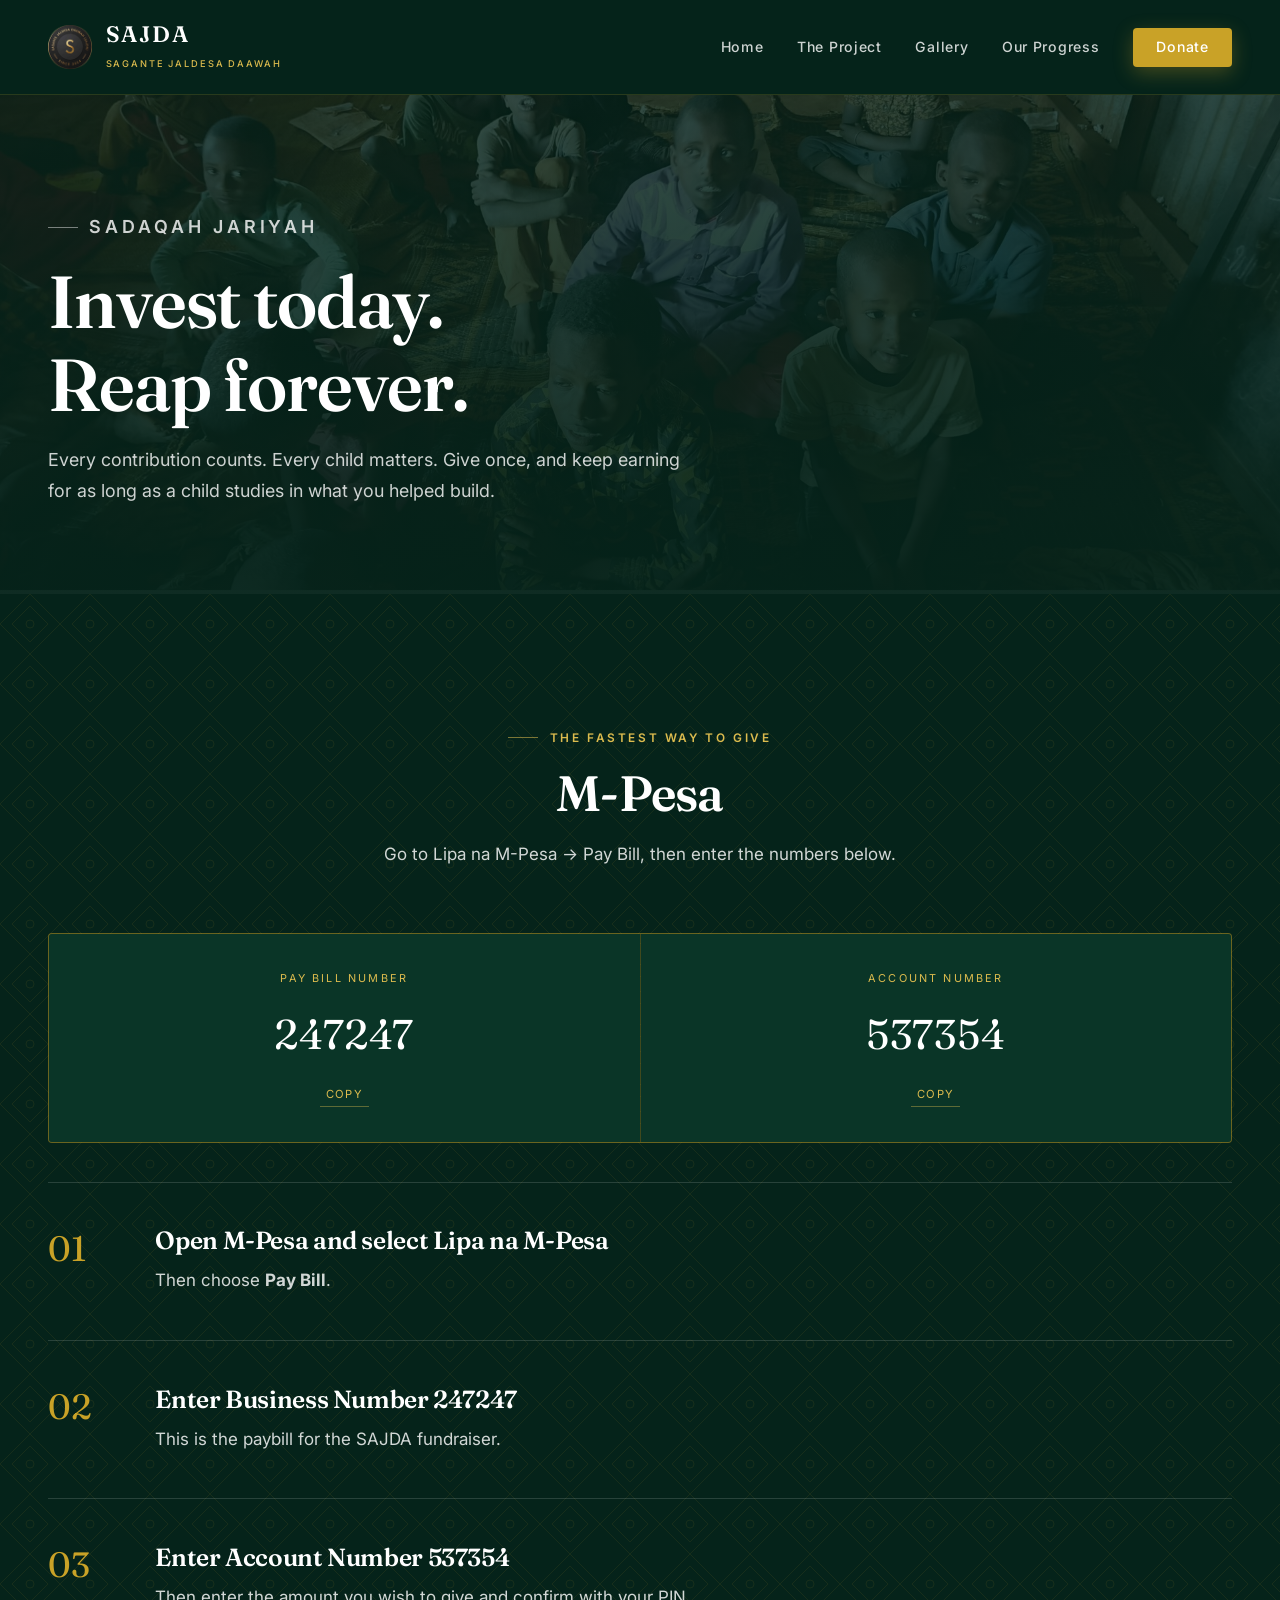
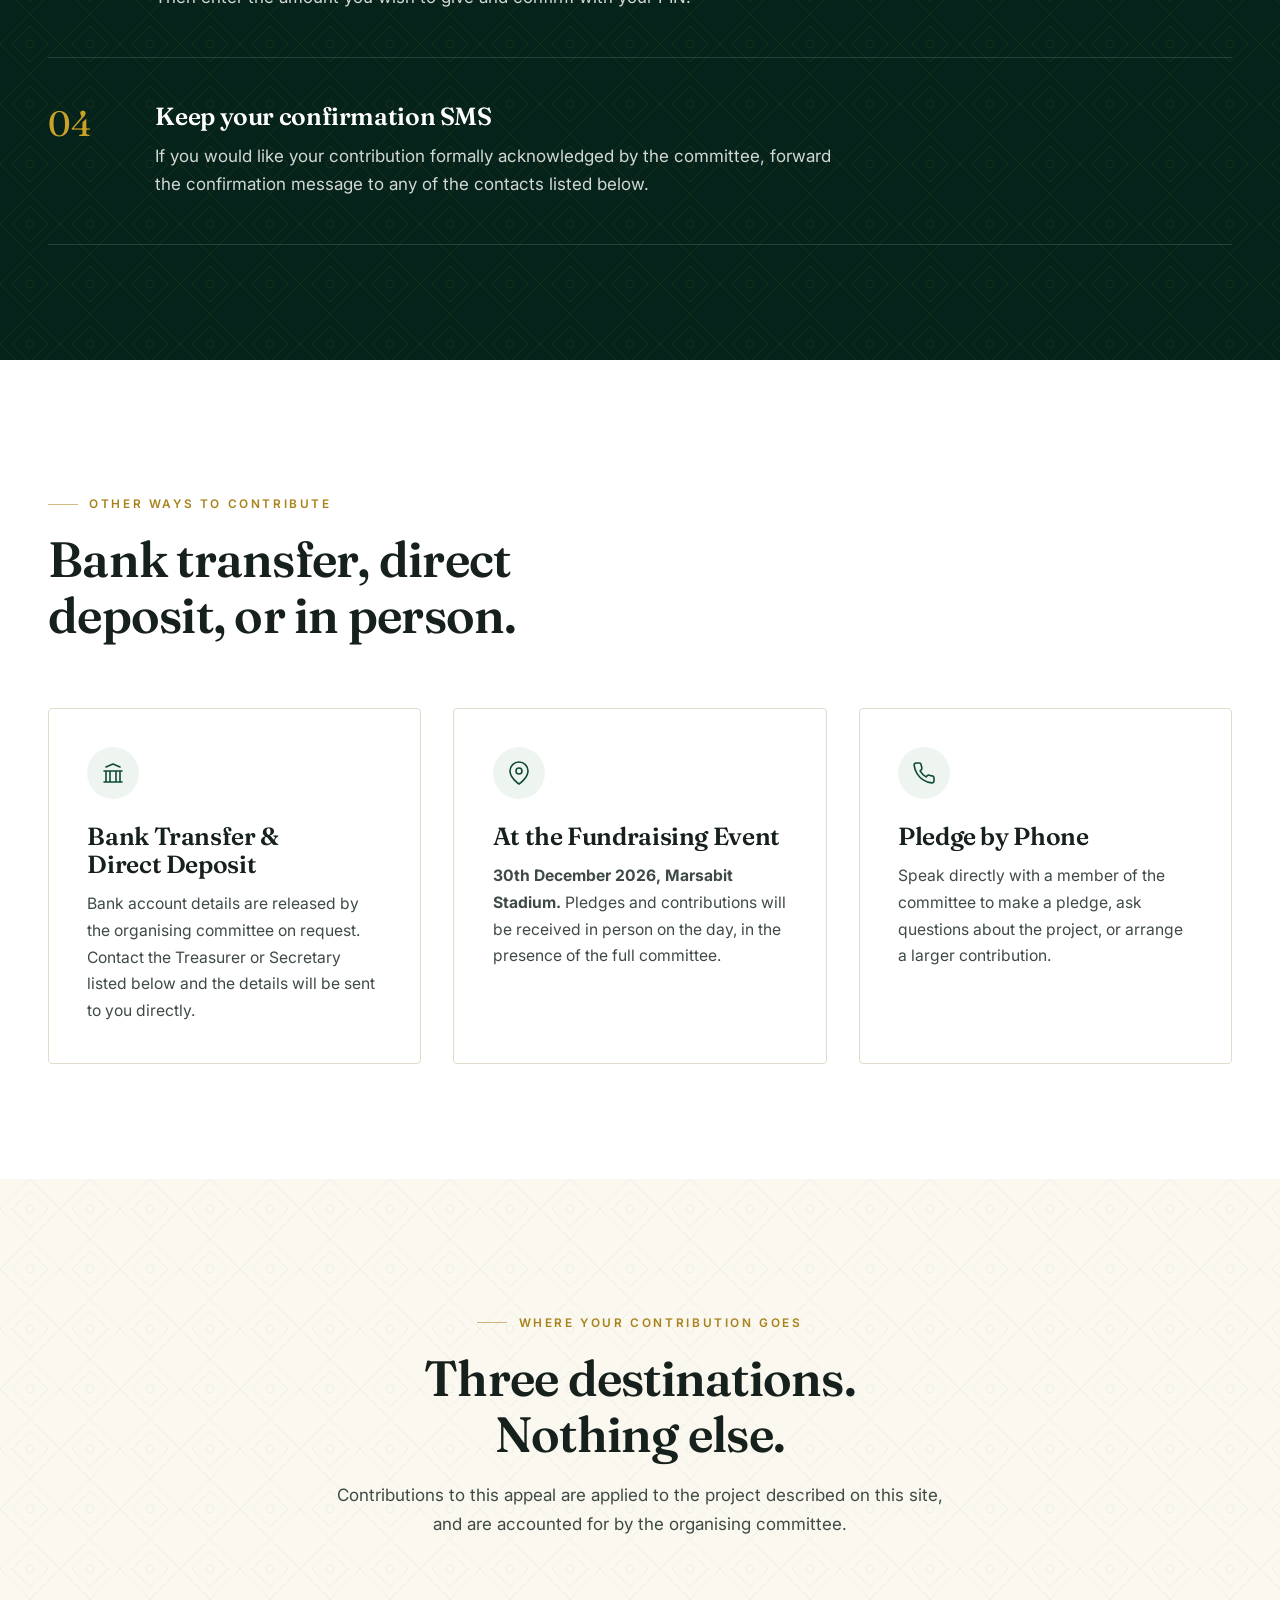
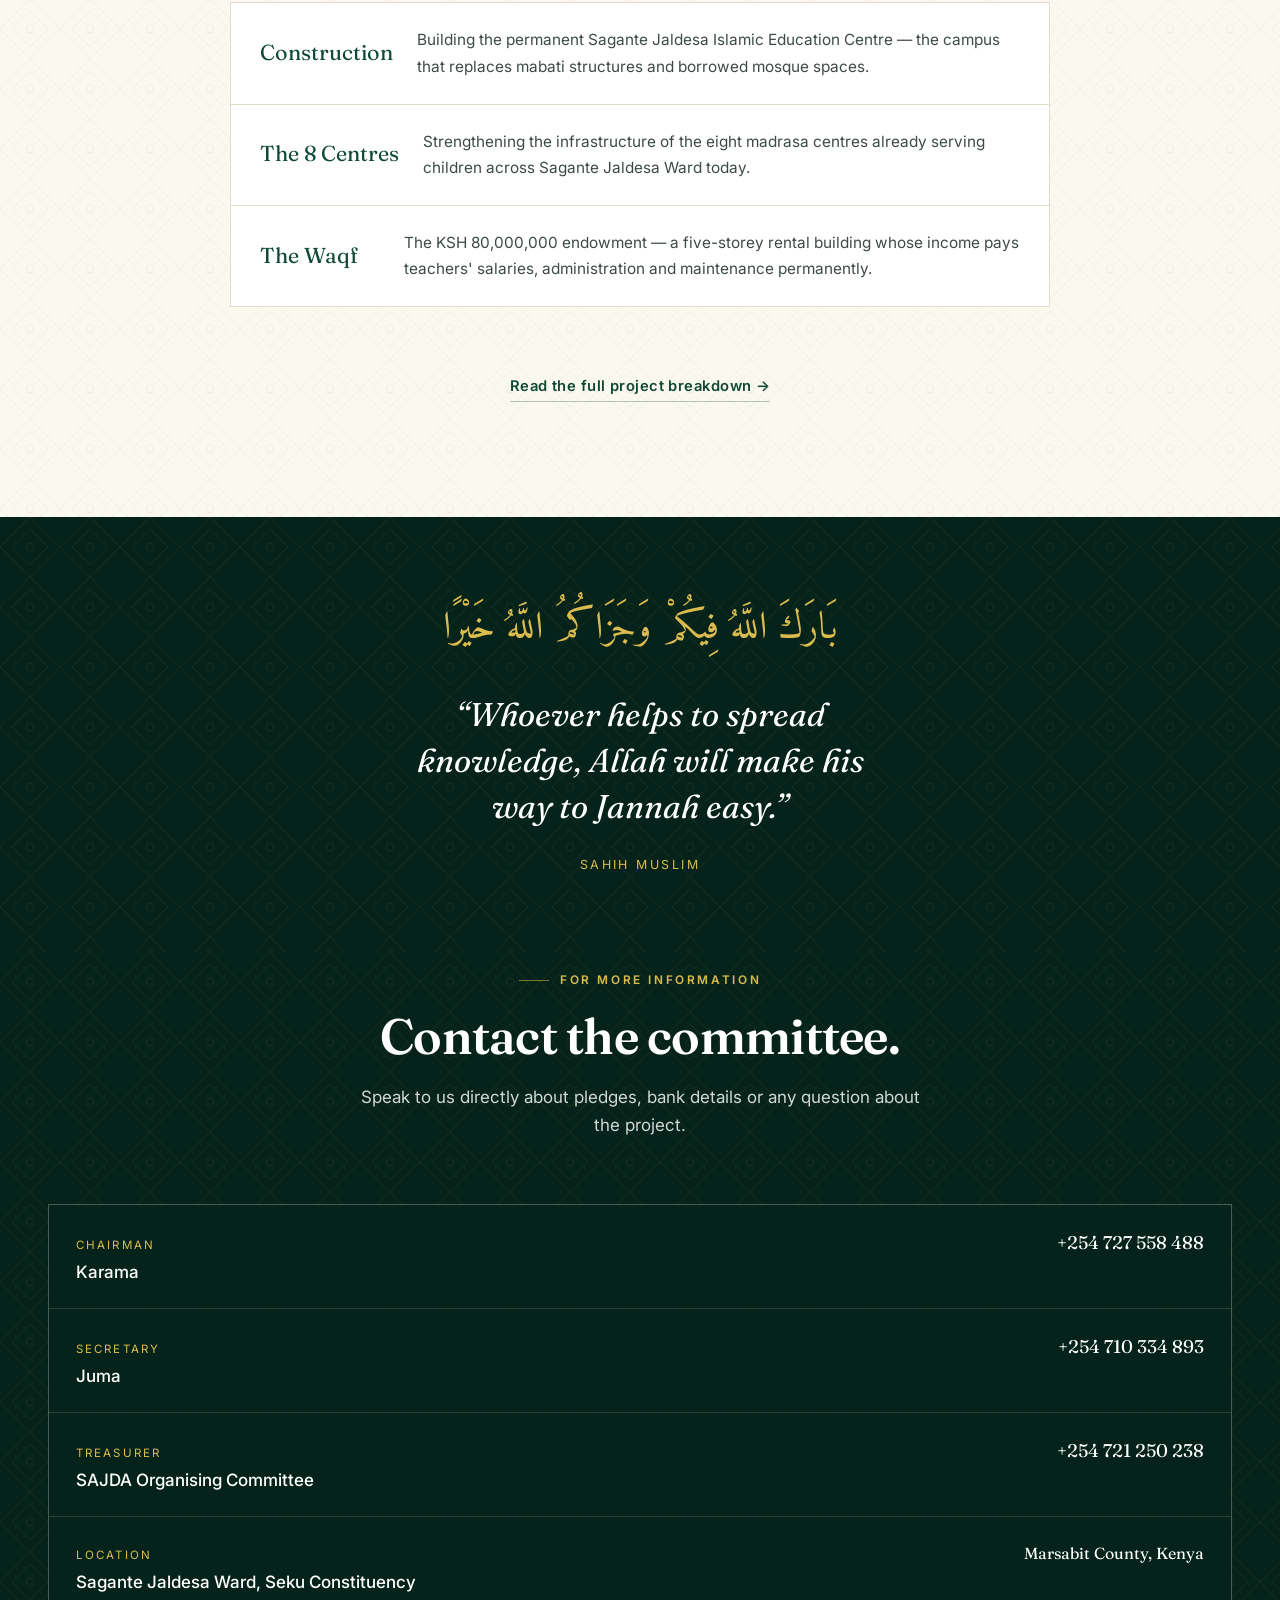
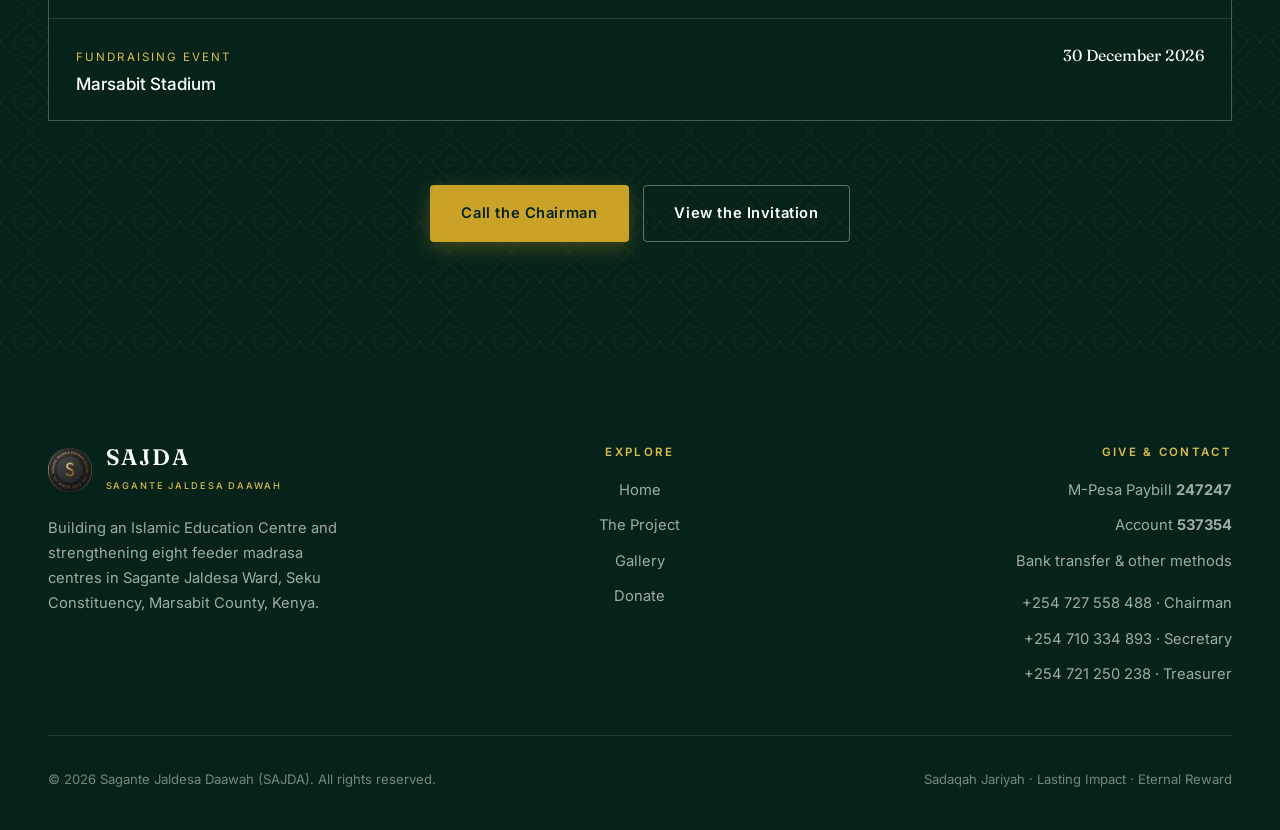
==== commit 9a947fe1: "Add the film, new photography and corrected terminology Film - Link the SAJDA film on the homepage: " ====
--- a/donate.html
+++ b/donate.html
@@ -4,7 +4,7 @@
 <meta charset="utf-8">
 <meta name="viewport" content="width=device-width, initial-scale=1">
 <title>Donate — SAJDA | Support Islamic Education in Marsabit</title>
-<meta name="description" content="Contribute to the Sagante Jaldessa Islamic Education Centre via M-Pesa Paybill 247247, Account 537354, or by bank transfer. Contact the SAJDA organising committee.">
+<meta name="description" content="Contribute to the Sagante Jaldesa Islamic Education Centre via M-Pesa Paybill 247247, Account 537354, or by bank transfer. Contact the SAJDA organising committee.">
 <meta name="theme-color" content="#05231a">
 
 <meta property="og:type" content="website">
@@ -16,7 +16,7 @@
 <link rel="preconnect" href="https://fonts.gstatic.com" crossorigin>
 <link href="https://fonts.googleapis.com/css2?family=Fraunces:ital,opsz,wght@0,9..144,400..700;1,9..144,400..600&family=Inter:wght@400;500;600&family=Amiri:wght@400;700&display=swap" rel="stylesheet">
 <link rel="stylesheet" href="assets/css/styles.css">
-<link rel="icon" href="data:image/svg+xml,%3Csvg xmlns='http://www.w3.org/2000/svg' viewBox='0 0 32 32'%3E%3Crect width='32' height='32' fill='%2305231a'/%3E%3Cpath d='M16 5l11 11-11 11L5 16z' fill='none' stroke='%23c9a227' stroke-width='2'/%3E%3C/svg%3E">
+<link rel="icon" type="image/png" href="assets/img/logo-96.png">
 </head>
 <body>
 
@@ -25,10 +25,8 @@
 <header class="site-header is-solid">
   <nav class="wrap wrap--wide nav" aria-label="Main">
     <a class="brand" href="index.html">
-      <span class="brand__mark" aria-hidden="true">
-        <svg viewBox="0 0 24 24" fill="none" stroke="#c9a227" stroke-width="1.5">
-          <path d="M12 2l10 10-10 10L2 12z"/><circle cx="12" cy="12" r="2.5"/>
-        </svg>
+      <span class="brand__mark">
+        <img src="assets/img/logo-96.png" alt="SAJDA — Sagante Jaldesa Daawah" width="48" height="48" decoding="async">
       </span>
       <span>
         <span class="brand__name">SAJDA</span>
@@ -193,7 +191,7 @@
         <div class="give-level">
           <span class="give-level__amt">Construction</span>
           <span class="give-level__what">
-            Building the permanent Sagante Jaldessa Islamic Education Centre — the campus that
+            Building the permanent Sagante Jaldesa Islamic Education Centre — the campus that
             replaces mabati structures and borrowed mosque spaces.
           </span>
         </div>
@@ -295,10 +293,8 @@
     <div class="footer-grid">
       <div class="footer-about">
         <a class="brand" href="index.html">
-          <span class="brand__mark" aria-hidden="true">
-            <svg viewBox="0 0 24 24" fill="none" stroke="#c9a227" stroke-width="1.5">
-              <path d="M12 2l10 10-10 10L2 12z"/><circle cx="12" cy="12" r="2.5"/>
-            </svg>
+          <span class="brand__mark">
+            <img src="assets/img/logo-96.png" alt="SAJDA — Sagante Jaldesa Daawah" width="48" height="48" loading="lazy" decoding="async">
           </span>
           <span>
             <span class="brand__name">SAJDA</span>
@@ -306,7 +302,7 @@
           </span>
         </a>
         <p>
-          Building an Islamic Integrated Education Centre and strengthening eight feeder madrasa
+          Building an Islamic Education Centre and strengthening eight feeder madrasa
           centres in Sagante Jaldesa Ward, Seku Constituency, Marsabit County, Kenya.
         </p>
       </div>
--- a/assets/css/styles.css
+++ b/assets/css/styles.css
@@ -251,13 +251,18 @@
   flex: none;
   display: grid;
   place-items: center;
-  border: 1.5px solid var(--gold-500);
   border-radius: 50%;
   transition: transform .4s var(--ease);
 }
-.brand:hover .brand__mark { transform: rotate(45deg); }
-.brand__mark svg { width: 24px; height: 24px; transition: transform .4s var(--ease); }
-.brand:hover .brand__mark svg { transform: rotate(-45deg); }
+/* The badge carries its own gold ring and lettering, so it neither needs a
+   border nor survives being rotated -- it lifts slightly instead. */
+.brand__mark img {
+  width: 100%;
+  height: 100%;
+  object-fit: contain;
+  display: block;
+}
+.brand:hover .brand__mark { transform: scale(1.06); }
 .brand__name {
   font-family: var(--font-display);
   font-size: 1.4rem;
@@ -552,6 +557,13 @@
 .grid--2 { grid-template-columns: repeat(auto-fit, minmax(min(100%, 320px), 1fr)); }
 .grid--3 { grid-template-columns: repeat(auto-fit, minmax(min(100%, 290px), 1fr)); }
 .grid--4 { grid-template-columns: repeat(auto-fit, minmax(min(100%, 230px), 1fr)); }
+/* Grid items default to min-width:auto, so a long word plus card padding can
+   push a track past its 230px minimum and drop a four-up row to three, leaving
+   an orphan. Let the items shrink, and pin four columns once there is room. */
+.grid > * { min-width: 0; }
+@media (min-width: 1040px) {
+  .grid--4 { grid-template-columns: repeat(4, 1fr); }
+}
 
 .card {
   background: var(--paper);
@@ -621,6 +633,96 @@
 }
 .step h3 { margin-bottom: .7rem; }
 .step__body p { max-width: 62ch; }
+.step__body p + p { margin-top: .9rem; }
+
+/* --- The film ----------------------------------------------------------- */
+/* The film is 9:16, so it sits as a portrait plate beside the copy rather
+   than stretched across a landscape slot. Clicking opens YouTube; nothing is
+   embedded, so no third-party script loads with the page. */
+.film {
+  display: grid;
+  grid-template-columns: 1fr minmax(240px, 340px);
+  gap: clamp(2rem, 5vw, 4.5rem);
+  align-items: center;
+}
+@media (max-width: 820px) {
+  .film { grid-template-columns: 1fr; }
+  .film__poster { max-width: 320px; margin-inline: auto; }
+}
+.film__body h2 { margin-bottom: 1rem; }
+.film__body .lede { margin-bottom: 1rem; }
+.film__body .btn { margin-top: 1.8rem; }
+
+.film__poster {
+  position: relative;
+  display: block;
+  border-radius: var(--radius);
+  overflow: hidden;
+  box-shadow: var(--shadow-lg);
+  transition: transform .45s var(--ease);
+}
+.film__poster img { display: block; width: 100%; height: auto; }
+.film__poster:hover { transform: translateY(-4px); }
+
+.film__play {
+  position: absolute;
+  inset: 0;
+  display: grid;
+  place-items: center;
+  color: var(--green-900);
+}
+.film__play svg {
+  width: 34px;
+  height: 34px;
+  margin-left: 4px;              /* optical centring of the triangle */
+  border-radius: 50%;
+  box-sizing: content-box;
+  padding: 22px;
+  background: var(--gold-500);
+  box-shadow: 0 8px 30px rgba(0, 0, 0, .45);
+  transition: transform .35s var(--ease), background .35s var(--ease);
+}
+.film__poster:hover .film__play svg {
+  transform: scale(1.08);
+  background: var(--gold-400);
+}
+.film__time {
+  position: absolute;
+  right: .7rem;
+  bottom: .7rem;
+  padding: .2rem .5rem;
+  border-radius: 3px;
+  background: rgba(5, 35, 26, .82);
+  color: #fff;
+  font-size: .72rem;
+  font-weight: 600;
+  letter-spacing: .06em;
+  font-variant-numeric: tabular-nums;
+}
+@media (prefers-reduced-motion: reduce) {
+  .film__poster, .film__play svg { transition: none; }
+}
+
+/* Evidence photograph inside a milestone -- the construction sequence,
+   and the masterplan on the project page. */
+.step__media {
+  margin-top: 1.1rem;
+  max-width: 62ch;
+}
+.step__media img {
+  display: block;
+  width: 100%;
+  height: auto;
+  border-radius: var(--radius);
+  box-shadow: var(--shadow-sm);
+}
+.step__media figcaption {
+  margin-top: .6rem;
+  font-size: .84rem;
+  color: var(--muted);
+  font-style: italic;
+}
+.section--dark .step__media figcaption { color: rgba(255, 255, 255, .68); }
 .step__tag {
   display: inline-block;
   margin-top: 1rem;
